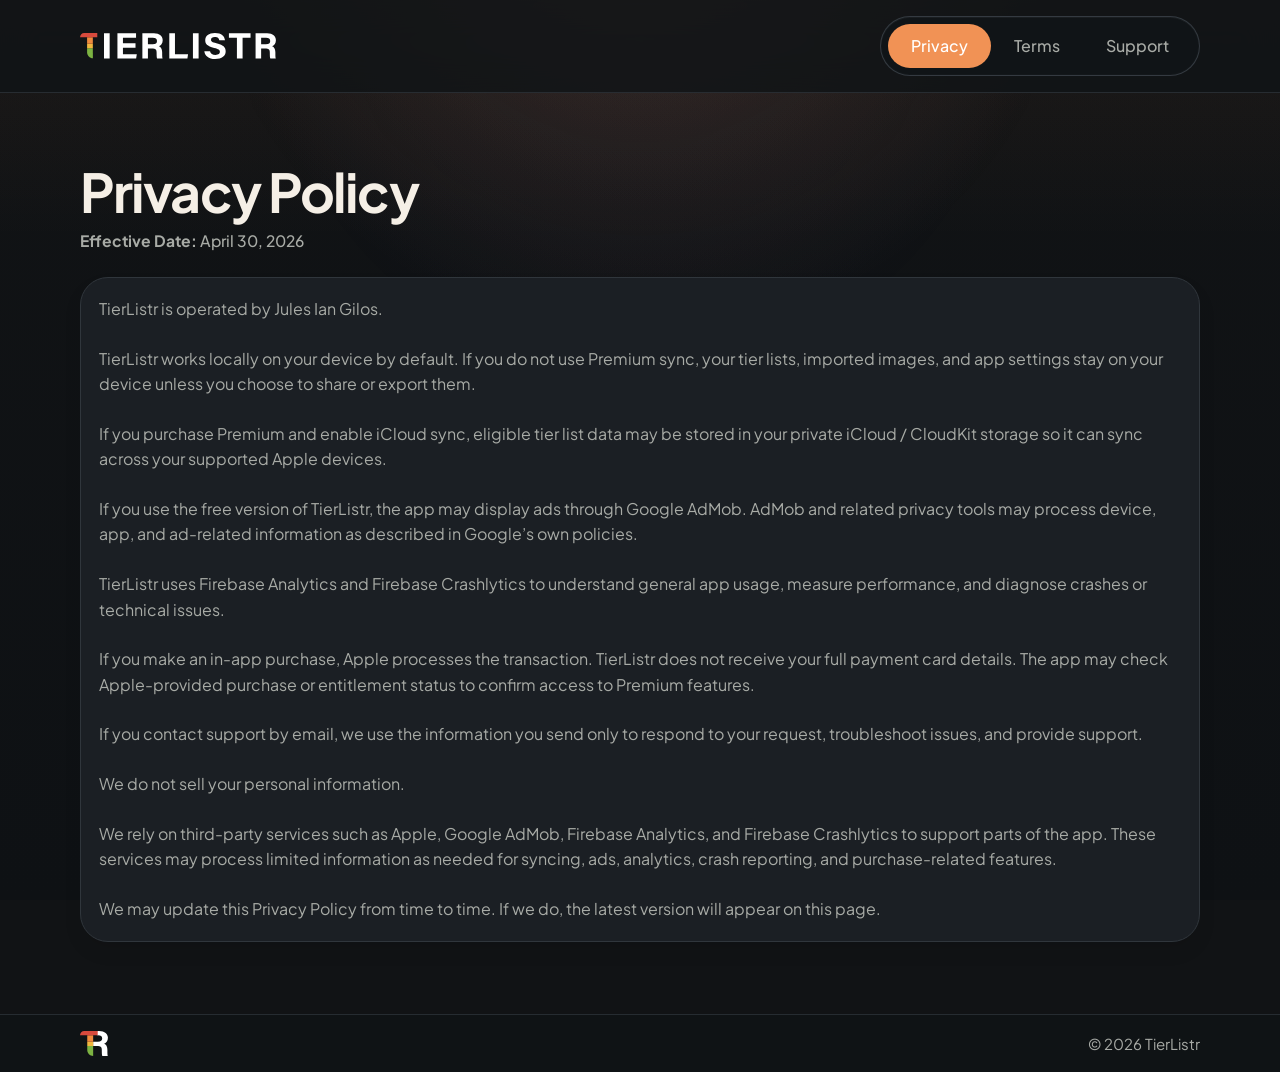
==== privacy/index.html @ b41fd18d "initial commit, move tierlistr page to dedicated account repo" ====
<!DOCTYPE html>
<html lang="en">
  <head>
    <meta charset="utf-8">
    <meta name="viewport" content="width=device-width, initial-scale=1">
    <title>TierListr Privacy Policy</title>
    <meta
      name="description"
      content="Privacy policy for TierListr, the iPhone app for creating and sharing tier lists."
    >
    <meta name="theme-color" content="#111315">
    <meta property="og:type" content="website">
    <meta property="og:site_name" content="TierListr">
    <meta property="og:title" content="TierListr Privacy Policy">
    <meta
      property="og:description"
      content="Privacy policy for TierListr, the iPhone app for creating and sharing tier lists."
    >
    <meta property="og:url" content="https://julesian.github.io/TierListr-Web/privacy/">
    <meta property="og:image" content="https://julesian.github.io/TierListr-Web/assets/images/app/img_og_thumbnail.png">
    <meta property="og:image:secure_url" content="https://julesian.github.io/TierListr-Web/assets/images/app/img_og_thumbnail.png">
    <meta property="og:image:type" content="image/png">
    <meta property="og:image:width" content="1200">
    <meta property="og:image:height" content="630">
    <meta
      property="og:image:alt"
      content="TierListr preview showing polished tier-list screens on iPhone."
    >
    <meta name="twitter:card" content="summary_large_image">
    <meta name="twitter:title" content="TierListr Privacy Policy">
    <meta
      name="twitter:description"
      content="Privacy policy for TierListr, the iPhone app for creating and sharing tier lists."
    >
    <meta name="twitter:image" content="https://julesian.github.io/TierListr-Web/assets/images/app/img_og_thumbnail.png">
    <link rel="preconnect" href="https://fonts.googleapis.com">
    <link rel="preconnect" href="https://fonts.gstatic.com" crossorigin>
    <link
      href="https://fonts.googleapis.com/css2?family=Plus+Jakarta+Sans:wght@400;500;600;700;800&display=swap"
      rel="stylesheet"
    >
    <link rel="icon" href="../assets/images/favicon-light.svg" media="(prefers-color-scheme: light)" type="image/svg+xml">
    <link rel="icon" href="../assets/images/favicon-dark.svg" media="(prefers-color-scheme: dark)" type="image/svg+xml">
    <link rel="icon" href="../assets/images/favicon.svg" type="image/svg+xml">
    <link rel="stylesheet" href="../assets/css/styles.css">
    <script src="../assets/js/site-header.js" defer></script>
  </head>
  <body>
    <div class="page-glow" aria-hidden="true"></div>
    <header class="site-header">
      <div class="wrap header-shell">
        <a class="brand" href="../" aria-label="TierListr home">
          <img
            class="brand-lockup"
            src="../assets/brand/icon_logo_text_light.svg"
            alt="TierListr"
          >
        </a>
        <nav class="site-nav" aria-label="Primary navigation">
          <a href="./" aria-current="page">Privacy</a>
          <a href="../terms/">Terms</a>
          <a href="../support/">Support</a>
        </nav>
      </div>
    </header>

    <main class="section content-page">
      <div class="wrap content-page-shell">
        <header class="content-page-header">
          <h1 class="content-page-title">Privacy Policy</h1>
          <p class="content-page-meta"><strong>Effective Date:</strong> April 30, 2026</p>
        </header>

        <div class="content-card-stack">
          <section class="content-card">
            <div class="content-card-copy">
              <p class="content-card-body">TierListr is operated by Jules Ian Gilos.</p>
              <p class="content-card-body">
                TierListr works locally on your device by default. If you do not use Premium sync,
                your tier lists, imported images, and app settings stay on your device unless you
                choose to share or export them.
              </p>
              <p class="content-card-body">
                If you purchase Premium and enable iCloud sync, eligible tier list data may be
                stored in your private iCloud / CloudKit storage so it can sync across your
                supported Apple devices.
              </p>
              <p class="content-card-body">
                If you use the free version of TierListr, the app may display ads through Google
                AdMob. AdMob and related privacy tools may process device, app, and ad-related
                information as described in Google’s own policies.
              </p>
              <p class="content-card-body">
                TierListr uses Firebase Analytics and Firebase Crashlytics to understand general app
                usage, measure performance, and diagnose crashes or technical issues.
              </p>
              <p class="content-card-body">
                If you make an in-app purchase, Apple processes the transaction. TierListr does not
                receive your full payment card details. The app may check Apple-provided purchase
                or entitlement status to confirm access to Premium features.
              </p>
              <p class="content-card-body">
                If you contact support by email, we use the information you send only to respond to
                your request, troubleshoot issues, and provide support.
              </p>
              <p class="content-card-body">We do not sell your personal information.</p>
              <p class="content-card-body">
                We rely on third-party services such as Apple, Google AdMob, Firebase Analytics,
                and Firebase Crashlytics to support parts of the app. These services may process
                limited information as needed for syncing, ads, analytics, crash reporting, and
                purchase-related features.
              </p>
              <p class="content-card-body">
                We may update this Privacy Policy from time to time. If we do, the latest version
                will appear on this page.
              </p>
            </div>
          </section>
        </div>
      </div>
    </main>

    <footer class="site-footer">
      <div class="wrap footer-shell">
        <div class="footer-signoff">
          <a class="footer-brand" href="../" aria-label="TierListr home">
            <img
              class="footer-lockup"
              src="../assets/brand/icon_logo_light.svg"
              alt="TierListr"
            >
          </a>
          <span class="footer-meta">© 2026 TierListr</span>
        </div>
      </div>
    </footer>
  </body>
</html>
---- assets/css/styles.css ----
:root {
  color-scheme: dark;

  /* Brand palette */
  --color-bg: #111315;
  --color-bg-deep: #0e1114;
  --color-surface: #191d21;
  --color-surface-elevated: #222930;
  --color-fill-strong: #1e252c;
  --color-border: #30363c;
  --color-bottom-bar-background: #101417;
  --color-bottom-bar-border: #2e353b;
  --color-text: #f5efe6;
  --color-text-muted: #a8aba6;
  --color-primary: #f19255;
  --color-destructive: #d94a3d;
  --color-success: #7cb342;
  --color-premium: #4f6bed;

  /* Tier palette */
  --tier-s: #d94a3d;
  --tier-a: #f08a3e;
  --tier-b: #f3b73f;
  --tier-c: #7cb342;
  --tier-d: #4a90a4;
  --tier-e: #4f6bed;
  --tier-f: #8067c4;
  --tier-unranked: #59605a;

  /* Layout */
  --page-gutter: 20px;
  --content-max-width: 1120px;
  --hero-max-width: 1200px;
  --header-offset: 0px;
  --section-gap: 56px;
  --card-gap: 20px;

  /* Spacing */
  --space-1: 8px;
  --space-2: 10px;
  --space-3: 12px;
  --space-4: 16px;
  --space-5: 20px;
  --space-6: 24px;
  --space-7: 28px;
  --space-8: 40px;

  /* Radii */
  --radius-card: 28px;
  --radius-button: 26px;
  --radius-badge: 18px;
  --radius-chip: 18px;
  --radius-tile: 14px;
  --radius-nav: 22px;
  --radius-mini-outer: 8px;
  --radius-mini-inner: 6px;

  /* Shadows */
  --shadow-card: 0 10px 18px rgba(0, 0, 0, 0.08);
  --shadow-card-elevated: 0 10px 18px rgba(0, 0, 0, 0.14);
  --shadow-bottom-bar: 0 12px 22px rgba(0, 0, 0, 0.18);
  --shadow-cta: 0 12px 22px rgba(241, 146, 85, 0.18);

  /* Controls */
  --button-height: 52px;
  --nav-height: 44px;
  --row-height-mobile: 104px;
  --row-height-desktop: 112px;
  --row-badge-width-mobile: 76px;
  --row-badge-width-desktop: 84px;
  --feature-story-media-width: clamp(17.85rem, 32.9vw, 21.98rem);
  --feature-story-media-width-mobile: clamp(15.12rem, 71.4vw, 19.18rem);
}

*,
*::before,
*::after {
  box-sizing: border-box;
}

html {
  scroll-behavior: smooth;
  background: var(--color-bg);
}

body {
  position: relative;
  isolation: isolate;
  margin: 0;
  min-width: 320px;
  background: transparent;
  color: var(--color-text);
  font-family: "Plus Jakarta Sans", -apple-system, BlinkMacSystemFont, "Avenir Next", "Avenir", "Helvetica Neue", "Segoe UI", sans-serif;
  line-height: 1.55;
  text-rendering: optimizeLegibility;
}

body::before {
  content: "";
  position: fixed;
  inset: 0;
  z-index: -1;
  pointer-events: none;
  background:
    linear-gradient(180deg, rgba(241, 146, 85, 0.06) 0%, rgba(241, 146, 85, 0) 240px),
    linear-gradient(180deg, var(--color-bg) 0%, var(--color-bg-deep) 100%);
}

img {
  display: block;
  max-width: 100%;
}

a {
  color: inherit;
  text-decoration: none;
}

code {
  font-family: "SFMono-Regular", "Menlo", "Consolas", monospace;
  font-size: 0.92em;
}

.page-glow {
  position: fixed;
  inset: 0;
  pointer-events: none;
  background:
    radial-gradient(circle at 50% -12%, rgba(241, 146, 85, 0.18), transparent 28rem),
    radial-gradient(circle at 50% 0%, rgba(79, 107, 237, 0.06), transparent 26rem);
  opacity: 0.8;
}

.wrap {
  width: min(calc(100% - (var(--page-gutter) * 2)), var(--content-max-width));
  margin: 0 auto;
}

.hero-wrap {
  width: min(calc(100% - (var(--page-gutter) * 2)), var(--hero-max-width));
}

.section {
  position: relative;
  padding: var(--section-gap) 0;
}

.site-header {
  position: fixed;
  inset: 0 0 auto 0;
  z-index: 20;
  background: rgba(16, 20, 23, 0.82);
  border-bottom: 1px solid rgba(48, 54, 60, 0.72);
  backdrop-filter: blur(18px);
  -webkit-backdrop-filter: blur(18px);
}

.site-header + main {
  margin-top: var(--header-offset);
}

.header-shell,
.footer-shell {
  display: flex;
  align-items: center;
  justify-content: space-between;
  gap: var(--space-4);
  padding: 16px 0;
}

.brand {
  display: inline-flex;
  align-items: center;
  min-width: 0;
}

.brand-lockup {
  width: clamp(154px, 20vw, 196px);
  height: auto;
}

.segmented-control,
.site-nav {
  display: inline-flex;
  align-items: center;
  flex-wrap: wrap;
  gap: 0;
  padding: 7px;
  border-radius: 32px;
  background: var(--color-bottom-bar-background);
  border: 1px solid rgba(58, 64, 71, 0.88);
  box-shadow:
    inset 0 1px 0 rgba(255, 255, 255, 0.03),
    inset 0 0 0 1px rgba(255, 255, 255, 0.012);
}

.segmented-control-item,
.site-nav a {
  display: inline-flex;
  align-items: center;
  justify-content: center;
  height: var(--nav-height);
  padding: 0 22px;
  border-radius: 22px;
  border: 1px solid transparent;
  color: var(--color-text-muted);
  font-weight: 500;
  line-height: 1;
  background: transparent;
  box-shadow: inset 0 0 0 1px transparent;
  transition: background-color 180ms ease, color 180ms ease, border-color 180ms ease,
    box-shadow 180ms ease, transform 180ms ease;
}

.segmented-control-item:hover,
.site-nav a:hover {
  color: var(--color-text);
  background: transparent;
  border-color: transparent;
  box-shadow: inset 0 0 0 1px transparent;
  transform: none;
}

.segmented-control-item[aria-current="page"],
.site-nav a[aria-current="page"] {
  color: #ffffff;
  background: var(--color-primary);
  border-color: transparent;
  box-shadow: none;
}

.segmented-control-item[aria-current="page"]:hover,
.site-nav a[aria-current="page"]:hover {
  color: #ffffff;
  background: var(--color-primary);
}

.hero {
  position: relative;
  overflow: hidden;
  margin-top: calc(var(--header-offset) * -1);
  padding-top: calc(var(--header-offset) + 48px);
}

.hero-grid,
.split-grid,
.app-language-grid {
  display: grid;
  align-items: center;
  gap: var(--card-gap);
}

.hero-copy {
  position: relative;
  z-index: 1;
  display: grid;
  align-content: start;
  gap: 16px;
  max-width: 31rem;
}

.hero-wrap {
  position: relative;
  z-index: 1;
  min-height: clamp(28rem, 62vw, 42rem);
}

.hero-backdrop {
  position: absolute;
  inset: 0;
  pointer-events: none;
}

.hero-backdrop::before {
  content: "";
  position: absolute;
  inset: 0;
  z-index: 1;
  background:
    linear-gradient(180deg, rgba(17, 19, 21, 0) 0%, rgba(17, 19, 21, 0) 62%,
    rgba(17, 19, 21, 0.54) 82%, var(--color-bg-deep) 100%),
    linear-gradient(90deg, var(--color-bg) 0%, rgba(17, 19, 21, 0.96) 22%,
    rgba(17, 19, 21, 0.72) 46%, rgba(17, 19, 21, 0.28) 72%, rgba(17, 19, 21, 0) 100%);
}

.hero-backdrop img {
  position: absolute;
  top: 0;
  right: 0;
  height: 100%;
  width: min(74vw, 980px);
  object-fit: cover;
  object-position: right center;
  opacity: 0.92;
}

.hero-copy h1,
.section-heading h2,
.legal-heading h1,
.error-card h1 {
  margin: 0;
  font-size: clamp(2.7rem, 7vw, 4.9rem);
  line-height: 0.98;
  letter-spacing: -0.045em;
}

.section-heading {
  margin-bottom: 24px;
}

.hero-copy h1 {
  max-width: 12ch;
  margin-bottom: 16px;
}

.hero-title-block {
  display: grid;
  justify-items: start;
  gap: 10px;
  width: max-content;
  max-width: 100%;
}

.hero-line,
.hero-rotator {
  font-size: clamp(3.2rem, 10vw, 5.95rem);
  font-weight: 900;
  font-family: -apple-system, BlinkMacSystemFont, "Avenir Next", "Helvetica Neue", sans-serif;
  letter-spacing: 0;
  font-kerning: none;
  font-variant-ligatures: none;
  font-feature-settings: "kern" 0, "liga" 0, "calt" 0;
  text-transform: uppercase;
}

.hero-line {
  display: flex;
  align-items: flex-start;
  gap: 0.085em;
  color: var(--color-text);
  line-height: 0.9;
}

.hero-rotator {
  position: relative;
  height: 1em;
  min-width: 8.9ch;
  overflow: hidden;
}

.hero-rotator-track {
  display: flex;
  flex-direction: column;
  will-change: transform;
}

.hero-word {
  display: flex;
  align-items: center;
  gap: 0.085em;
  height: 1em;
  line-height: 1;
  white-space: nowrap;
}

.hero-word-s { color: var(--tier-s); }
.hero-word-a { color: var(--tier-a); }
.hero-word-b { color: var(--tier-b); }
.hero-word-c { color: var(--tier-c); }
.hero-word-d { color: var(--tier-d); }
.hero-word-e { color: var(--tier-e); }
.hero-word-f { color: var(--tier-f); }
.hero-word-premium { color: var(--color-primary); }

.section-heading h2,
.legal-heading h1 {
  font-size: clamp(2rem, 5vw, 3.45rem);
  margin-bottom: 12px;
}

.eyebrow,
.app-meta {
  margin: 0;
  color: var(--color-primary);
  font-size: 0.8rem;
  font-weight: 700;
  letter-spacing: 0.12em;
  text-transform: uppercase;
}

.eyebrow {
  margin-bottom: 12px;
}

.hero-wordmark {
  width: clamp(220px, 36vw, 340px);
  height: auto;
  margin-bottom: 24px;
}

.visually-hidden {
  position: absolute;
  width: 1px;
  height: 1px;
  padding: 0;
  margin: -1px;
  overflow: hidden;
  clip: rect(0, 0, 0, 0);
  white-space: nowrap;
  border: 0;
}

.lede,
.section-heading p,
.legal-heading p,
.error-card p {
  margin: 0;
  max-width: 40rem;
  color: var(--color-text-muted);
  font-size: clamp(1.05rem, 2vw, 1.18rem);
}

.microcopy,
.asset-note {
  margin: 0;
  color: var(--color-text-muted);
  font-size: 0.94rem;
}

.asset-note code {
  display: inline-block;
  padding: 4px 8px;
  border-radius: 14px;
  border: 1px solid var(--color-border);
  background: var(--color-fill-strong);
  color: var(--color-text);
}

.hero-actions {
  display: flex;
  flex-wrap: wrap;
  gap: 12px;
  margin: 8px 0 0;
}

.hero-glyph {
  display: block;
  line-height: 0.9;
}

.button {
  display: inline-flex;
  align-items: center;
  justify-content: center;
  min-height: var(--button-height);
  padding: 0 18px;
  border-radius: var(--radius-button);
  border: 1px solid var(--color-border);
  font-weight: 700;
  transition: transform 180ms ease, box-shadow 180ms ease, background-color 180ms ease,
    border-color 180ms ease;
}

.button:hover {
  transform: translateY(-1px);
}

.button-primary {
  background: var(--color-primary);
  color: #ffffff;
  border-color: rgba(241, 146, 85, 0.85);
  box-shadow: var(--shadow-cta);
}

.button-primary:hover {
  box-shadow: 0 14px 24px rgba(241, 146, 85, 0.22);
}

.button-secondary {
  background: transparent;
  color: var(--color-text);
}

.button-secondary:hover {
  background: var(--color-surface);
  border-color: var(--color-bottom-bar-border);
}

.chip-row,
.topic-cloud,
.stage-chip-row,
.story-metrics {
  display: flex;
  flex-wrap: wrap;
  gap: 10px;
}

.chip,
.topic-cloud span,
.stage-chip,
.story-metrics span {
  display: inline-flex;
  align-items: center;
  min-height: 36px;
  padding: 0 14px;
  border-radius: var(--radius-chip);
  border: 1px solid var(--color-border);
  background: rgba(25, 29, 33, 0.88);
  color: var(--color-text-muted);
}

.stage-chip {
  min-height: 32px;
  font-size: 0.86rem;
}

.stage-chip-accent {
  background: rgba(241, 146, 85, 0.12);
  border-color: rgba(241, 146, 85, 0.32);
  color: var(--color-text);
}

.card {
  border: 1px solid var(--color-border);
  border-radius: var(--radius-card);
  background: var(--color-surface);
  padding: 20px;
  box-shadow: var(--shadow-card);
}

.elevated {
  background: var(--color-surface-elevated);
  box-shadow: var(--shadow-card-elevated);
}

.media-wide-frame,
.device-frame {
  position: relative;
  overflow: hidden;
  border-radius: var(--radius-card);
  border: 1px solid var(--color-border);
  background: var(--color-fill-strong);
}

.media-wide-frame img {
  width: 100%;
  border-radius: 20px;
}

.tier-preview-bar {
  display: inline-flex;
  align-items: center;
  width: 124px;
  min-width: 124px;
  height: 20px;
  padding: 3px;
  gap: 2px;
  border-radius: var(--radius-mini-outer);
  border: 1px solid rgba(48, 54, 60, 0.92);
  background: rgba(25, 29, 33, 0.88);
}

.tier-segment {
  flex: 1;
  height: 100%;
  border-radius: var(--radius-mini-inner);
}

.tier-s {
  background: var(--tier-s);
  color: #ffffff;
}

.tier-a {
  background: var(--tier-a);
  color: #ffffff;
}

.tier-b {
  background: var(--tier-b);
  color: #ffffff;
}

.tier-c {
  background: var(--tier-c);
  color: #ffffff;
}

.tier-d {
  background: var(--tier-d);
  color: #ffffff;
}

.tier-e {
  background: var(--tier-e);
  color: #ffffff;
}

.tier-f {
  background: var(--tier-f);
  color: #ffffff;
}

.tier-premium {
  background: var(--color-premium);
}

.app-language-grid {
  align-items: start;
}

.tier-board,
.story-card,
.prose-card,
.topic-card,
.media-wide-card,
.feature-card,
.notice-card,
.legal-section,
.error-card {
  position: relative;
  overflow: hidden;
}

.story-card,
.topic-card,
.notice-card {
  background: var(--color-surface-elevated);
}

.story-card h2,
.prose-card h2,
.topic-card h2,
.legal-section h2,
.feature-card h3,
.media-wide-card h3,
.device-card h3,
.notice-card h2 {
  margin: 0 0 10px;
  font-size: 1.25rem;
  line-height: 1.15;
}

.story-card p,
.prose-card p,
.topic-card p,
.feature-card p,
.media-wide-card p,
.device-card p,
.legal-section p,
.notice-card p {
  margin: 0;
  color: var(--color-text-muted);
}

.story-card p + p,
.prose-card p + p,
.topic-card p + p,
.legal-section p + p,
.notice-card p + p,
.device-card p + p {
  margin-top: 12px;
}

.tier-stack {
  display: grid;
  gap: 10px;
}

.tier-row {
  display: grid;
  grid-template-columns: var(--row-badge-width-mobile) minmax(0, 1fr);
  min-height: var(--row-height-mobile);
  border-radius: var(--radius-card);
  overflow: hidden;
  border: 1px solid var(--color-border);
  background: var(--color-surface);
  box-shadow: var(--shadow-card);
}

.tier-row-badge {
  display: grid;
  place-items: center;
  font-size: 1.25rem;
  font-weight: 900;
  letter-spacing: -0.03em;
}

.tier-row-body {
  display: flex;
  align-items: center;
  flex-wrap: wrap;
  gap: 10px;
  padding: 12px 16px;
  min-width: 0;
}

.tier-slot {
  display: inline-block;
  width: 68px;
  height: 68px;
  border-radius: var(--radius-tile);
  border: 1px solid rgba(48, 54, 60, 0.88);
  background: rgba(255, 255, 255, 0.06);
  box-shadow: inset 0 0 0 1px rgba(255, 255, 255, 0.03);
}

.slot-s { background: linear-gradient(180deg, #e04a3d 0%, #d94a3d 100%); }
.slot-s-muted { background: rgba(217, 74, 61, 0.55); }
.slot-s-deep { background: rgba(217, 74, 61, 0.22); }
.slot-a { background: linear-gradient(180deg, #f7923f 0%, #f08a3e 100%); }
.slot-a-muted { background: rgba(240, 138, 62, 0.56); }
.slot-a-deep { background: rgba(240, 138, 62, 0.2); }
.slot-b { background: linear-gradient(180deg, #f8c34f 0%, #f3b73f 100%); }
.slot-b-muted { background: rgba(243, 183, 63, 0.54); }
.slot-c { background: linear-gradient(180deg, #89bf47 0%, #7cb342 100%); }
.slot-c-muted { background: rgba(124, 179, 66, 0.48); }

.tier-row-label {
  margin-left: auto;
  color: var(--color-text-muted);
  font-size: 0.94rem;
  white-space: nowrap;
}

.media-layout,
.media-grid,
.feature-grid {
  display: grid;
  gap: var(--card-gap);
}

.media-wide-card {
  display: grid;
  gap: 16px;
}

.media-wide-frame {
  padding: 12px;
}

.media-card-copy {
  display: grid;
  gap: 10px;
}

.device-card {
  display: flex;
  flex-direction: column;
  gap: 12px;
}

.device-frame {
  padding: 10px;
}

.device-frame::before {
  content: "";
  position: absolute;
  left: 50%;
  top: 10px;
  width: 34%;
  height: 6px;
  transform: translateX(-50%);
  border-radius: 999px;
  background: rgba(255, 255, 255, 0.12);
}

.device-frame img {
  width: 100%;
  border-radius: 20px;
}

.feature-card {
  display: grid;
  gap: 16px;
}

.feature-bar {
  margin-bottom: 4px;
}

.tone-section {
  padding-top: 0;
}

.hero-floating-note-section {
  position: relative;
  z-index: 2;
  padding-top: clamp(10px, 2vw, 20px);
  padding-bottom: clamp(24px, 4vw, 40px);
}

.hero-floating-note {
  position: relative;
  z-index: 2;
  max-width: 28rem;
  margin: 0 auto;
  padding-block: clamp(16px, 3vw, 28px);
  text-align: center;
}

.hero-floating-note-section-end {
  padding-top: clamp(18px, 3vw, 30px);
  padding-bottom: clamp(56px, 8vw, 92px);
}

.hero-floating-note .feature-panel-title {
  font-size: clamp(1.7rem, 4vw, 2.45rem);
}

.feature-intro-section {
  padding-top: 0;
}

.feature-story-section {
  padding-top: 0;
}

.feature-intro-panel,
.feature-story-panel {
  position: relative;
}

.feature-intro-panel {
  display: flex;
  align-items: flex-end;
  min-height: clamp(21rem, 44vw, 29rem);
  padding: clamp(22px, 3vw, 32px);
  overflow: hidden;
  background:
    linear-gradient(180deg, rgba(255, 255, 255, 0.018), rgba(255, 255, 255, 0)),
    var(--color-surface-elevated);
}

.feature-intro-panel::after {
  content: "";
  position: absolute;
  inset: 0;
  background:
    linear-gradient(90deg, rgba(17, 19, 21, 0.94) 0%, rgba(17, 19, 21, 0.84) 38%,
    rgba(17, 19, 21, 0.56) 68%, rgba(17, 19, 21, 0.18) 100%);
  pointer-events: none;
}

.feature-intro-art {
  position: absolute;
  inset: 0;
  overflow: hidden;
  opacity: 0.28;
}

.feature-intro-art img,
[data-parallax] img {
  width: 100%;
  height: 100%;
  object-fit: cover;
  object-position: center;
  transform: translate3d(0, var(--parallax-shift, 0px), 0) scale(1.02);
  will-change: transform;
}

.feature-panel-copy {
  position: relative;
  z-index: 1;
  display: grid;
  gap: 10px;
  max-width: 36rem;
}

.feature-panel-title {
  margin: 0;
  color: var(--color-text);
  font-size: clamp(2rem, 5vw, 3.35rem);
  font-weight: 800;
  line-height: 0.98;
  letter-spacing: -0.04em;
}

.feature-panel-body {
  margin: 0;
  max-width: 38rem;
  color: var(--color-text-muted);
  font-size: clamp(1.02rem, 1.7vw, 1.16rem);
  line-height: 1.6;
}

.feature-story-panel {
  display: grid;
  gap: clamp(24px, 4vw, 44px);
  align-items: center;
  min-height: clamp(15rem, 22vw, 18.5rem);
  padding: clamp(24px, 3vw, 32px);
  overflow: visible;
  background:
    linear-gradient(180deg, rgba(255, 255, 255, 0.015), rgba(255, 255, 255, 0)),
    var(--color-surface);
}

.feature-panel-media {
  position: relative;
  display: flex;
  width: var(--feature-story-media-width);
  max-width: 100%;
  justify-self: center;
  align-self: center;
  overflow: visible;
  background: transparent;
  border: 0;
  border-radius: 0;
}

.feature-panel-media img {
  display: block;
  width: 100%;
  max-width: none;
  height: auto;
  border-radius: 0;
  object-fit: contain;
  transform: none;
  filter: none;
}

.motion-ready .reveal-sequence > *,
.motion-ready .reveal-surface {
  opacity: 0;
  transform: translate3d(0, 24px, 0);
}

.motion-ready .reveal-sequence > * {
  transition:
    opacity 520ms ease,
    transform 520ms cubic-bezier(0.2, 0.8, 0.2, 1);
}

.motion-ready .reveal-surface {
  transition:
    opacity 620ms ease,
    transform 620ms cubic-bezier(0.2, 0.8, 0.2, 1);
}

.motion-ready .reveal-sequence.is-visible > *,
.motion-ready .reveal-surface.is-visible {
  opacity: 1;
  transform: translate3d(0, 0, 0);
}

.motion-ready .reveal-sequence.is-visible > :nth-child(1) {
  transition-delay: 0ms;
}

.motion-ready .reveal-sequence.is-visible > :nth-child(2) {
  transition-delay: 90ms;
}

.motion-ready .reveal-sequence.is-visible > :nth-child(3) {
  transition-delay: 180ms;
}

.topic-card h2 {
  max-width: 24rem;
}

.site-footer {
  border-top: 1px solid rgba(48, 54, 60, 0.72);
  background: rgba(16, 20, 23, 0.78);
}

.footer-signoff {
  display: flex;
  align-items: center;
  justify-content: space-between;
  width: 100%;
  gap: 16px;
}

.footer-brand {
  display: inline-flex;
  align-items: center;
  line-height: 0;
}

.footer-lockup {
  width: 28px;
  height: auto;
}

.footer-meta {
  color: var(--color-text-muted);
  font-size: 0.94rem;
  line-height: 1;
  white-space: nowrap;
}

.content-page-shell {
  display: grid;
  gap: 24px;
}

.content-page-header {
  display: grid;
  gap: 10px;
  max-width: 52rem;
}

.content-page-title {
  margin: 0;
  color: var(--color-text);
  font-size: clamp(2rem, 5vw, 3.35rem);
  font-weight: 700;
  line-height: 1;
  letter-spacing: -0.035em;
}

.content-page-lead,
.content-page-meta {
  margin: 0;
  color: var(--color-text-muted);
  max-width: 46rem;
}

.content-page-lead {
  font-size: clamp(1.02rem, 1.6vw, 1.18rem);
  font-weight: 400;
  line-height: 1.65;
}

.content-page-meta {
  font-size: 0.98rem;
  font-weight: 500;
}

.content-card-stack {
  display: grid;
  gap: 18px;
}

.content-card {
  border: 1px solid var(--color-border);
  border-radius: var(--radius-card);
  background: #1b1f24;
  padding: 18px 18px 20px;
  box-shadow: var(--shadow-card);
}

.content-card-title {
  margin: 0 0 10px;
  color: var(--color-text);
  font-size: 1.18rem;
  font-weight: 650;
  line-height: 1.2;
}

.content-card-body {
  margin: 0;
  color: var(--color-text-muted);
  font-size: 1rem;
  font-weight: 400;
  line-height: 1.6;
}

.content-card-body + .content-card-body {
  margin-top: 12px;
}

.content-card-copy {
  display: grid;
  gap: 12px;
}

.content-card-subsection {
  display: grid;
  gap: 8px;
}

.content-card-subsection + .content-card-subsection {
  margin-top: 14px;
  padding-top: 14px;
  border-top: 1px solid rgba(255, 255, 255, 0.04);
}

.content-card-subtitle {
  margin: 0;
  color: var(--color-text);
  font-size: 1rem;
  font-weight: 600;
  line-height: 1.3;
}

.content-card-subtitle + .content-card-body,
.content-card-subtitle + .content-card-list,
.content-card-body + .content-card-list,
.content-card-list + .content-card-body {
  margin-top: 10px;
}

.content-card-list {
  margin: 0;
  padding-left: 1.2rem;
  color: var(--color-text-muted);
  font-weight: 400;
  line-height: 1.6;
}

.content-card-list li + li {
  margin-top: 8px;
}

.content-page-shell a {
  color: #ffd8bb;
  text-decoration: underline;
  text-decoration-color: rgba(241, 146, 85, 0.42);
  text-decoration-thickness: 0.08em;
  text-underline-offset: 0.18em;
}

.content-page-shell a:hover {
  color: var(--color-text);
}

.notice-card {
  border-color: rgba(241, 146, 85, 0.3);
  background:
    linear-gradient(180deg, rgba(241, 146, 85, 0.08), rgba(241, 146, 85, 0.02)),
    var(--color-surface-elevated);
}

.support-email {
  margin: 0;
}

.support-email a {
  font-size: 1.1rem;
  color: var(--color-text);
}

.error-shell {
  min-height: calc(100svh - (var(--section-gap) * 2));
  display: grid;
  align-items: center;
}

.error-card {
  display: grid;
  justify-items: center;
  gap: 20px;
  max-width: 40rem;
  margin: 0 auto;
  padding: 24px 20px;
  text-align: center;
  background: var(--color-surface-elevated);
}

.error-card .eyebrow {
  margin-bottom: 0;
}

.error-card h1 {
  max-width: 10.5ch;
  margin: 0 auto;
  font-size: clamp(2.5rem, 6vw, 4.5rem);
}

.error-card p:not(.eyebrow) {
  max-width: 33rem;
  line-height: 1.6;
}

.error-card .hero-actions {
  justify-content: center;
  margin-top: 0;
}

@media (min-width: 48rem) {
  :root {
    --page-gutter: 28px;
  }

  .hero-grid {
    grid-template-columns: minmax(0, 1fr);
    align-items: center;
  }

  .hero-wrap {
    min-height: clamp(32rem, 44vw, 43rem);
  }

  .hero-backdrop img {
    width: min(68vw, 980px);
  }

  .app-language-grid,
  .split-grid,
  .media-wide-card {
    grid-template-columns: repeat(2, minmax(0, 1fr));
  }

  .media-grid {
    grid-template-columns: repeat(3, minmax(0, 1fr));
  }

  .feature-grid {
    grid-template-columns: repeat(2, minmax(0, 1fr));
  }

  .feature-story-panel {
    grid-template-columns: minmax(0, 1fr) auto;
  }

  .feature-story-panel .feature-panel-media {
    justify-self: end;
  }

  .feature-story-panel-reverse .feature-panel-copy {
    order: 2;
  }

  .feature-story-panel-reverse {
    grid-template-columns: auto minmax(0, 1fr);
  }

  .feature-story-panel-reverse .feature-panel-media {
    order: 1;
    justify-self: start;
  }
}

@media (min-width: 72rem) {
  :root {
    --page-gutter: 40px;
    --section-gap: 72px;
    --card-gap: 24px;
  }

  .feature-grid {
    grid-template-columns: repeat(4, minmax(0, 1fr));
  }

  .tier-row {
    grid-template-columns: var(--row-badge-width-desktop) minmax(0, 1fr);
    min-height: var(--row-height-desktop);
  }
}

@media (max-width: 47.99rem) {
  .header-shell {
    justify-content: center;
    padding: 14px 0;
  }

  .footer-shell {
    flex-direction: column;
    align-items: flex-start;
  }

  .brand {
    justify-content: center;
    margin: 0 auto;
  }

  .brand-lockup {
    width: clamp(164px, 42vw, 206px);
  }

  .hero {
    padding-top: 24px;
    padding-bottom: 12px;
  }

  .hero-wrap {
    width: min(calc(100% - ((var(--page-gutter) + 8px) * 2)), var(--hero-max-width));
    min-height: 0;
    aspect-ratio: 1 / 1;
  }

  .hero-copy {
    align-self: stretch;
    align-content: center;
    max-width: 100%;
    padding-inline: 6px;
  }

  .hero-backdrop img {
    top: 28px;
    right: -18px;
    width: min(106vw, 640px);
    height: auto;
    max-height: none;
    opacity: 0.82;
  }

  .hero-backdrop::before {
    background:
      linear-gradient(180deg, rgba(17, 19, 21, 0) 0%, rgba(17, 19, 21, 0) 60%,
      rgba(17, 19, 21, 0.58) 82%, var(--color-bg-deep) 100%),
      linear-gradient(90deg, var(--color-bg) 0%, rgba(17, 19, 21, 0.98) 36%,
      rgba(17, 19, 21, 0.76) 58%, rgba(17, 19, 21, 0.34) 78%, rgba(17, 19, 21, 0.08) 100%);
  }

  .site-nav {
    position: fixed;
    top: calc(var(--header-offset) + 10px);
    left: 50%;
    z-index: 19;
    width: min(calc(100% - (var(--page-gutter) * 2)), 29rem);
    transform: translateX(-50%);
  }

  .site-nav a {
    flex: 1 1 0;
  }

  .site-header + main {
    margin-top: calc(var(--header-offset) + 84px);
  }

  .tier-row-label {
    margin-left: 0;
    width: 100%;
  }

  .feature-story-panel {
    min-height: clamp(15rem, 22vw, 18.5rem);
  }

  .feature-panel-media {
    width: var(--feature-story-media-width-mobile);
    justify-self: center;
  }

  .feature-panel-media img {
    margin-inline: auto;
  }
}

@media (prefers-reduced-motion: reduce) {
  html {
    scroll-behavior: auto;
  }

  *,
  *::before,
  *::after {
    transition: none !important;
  }
}
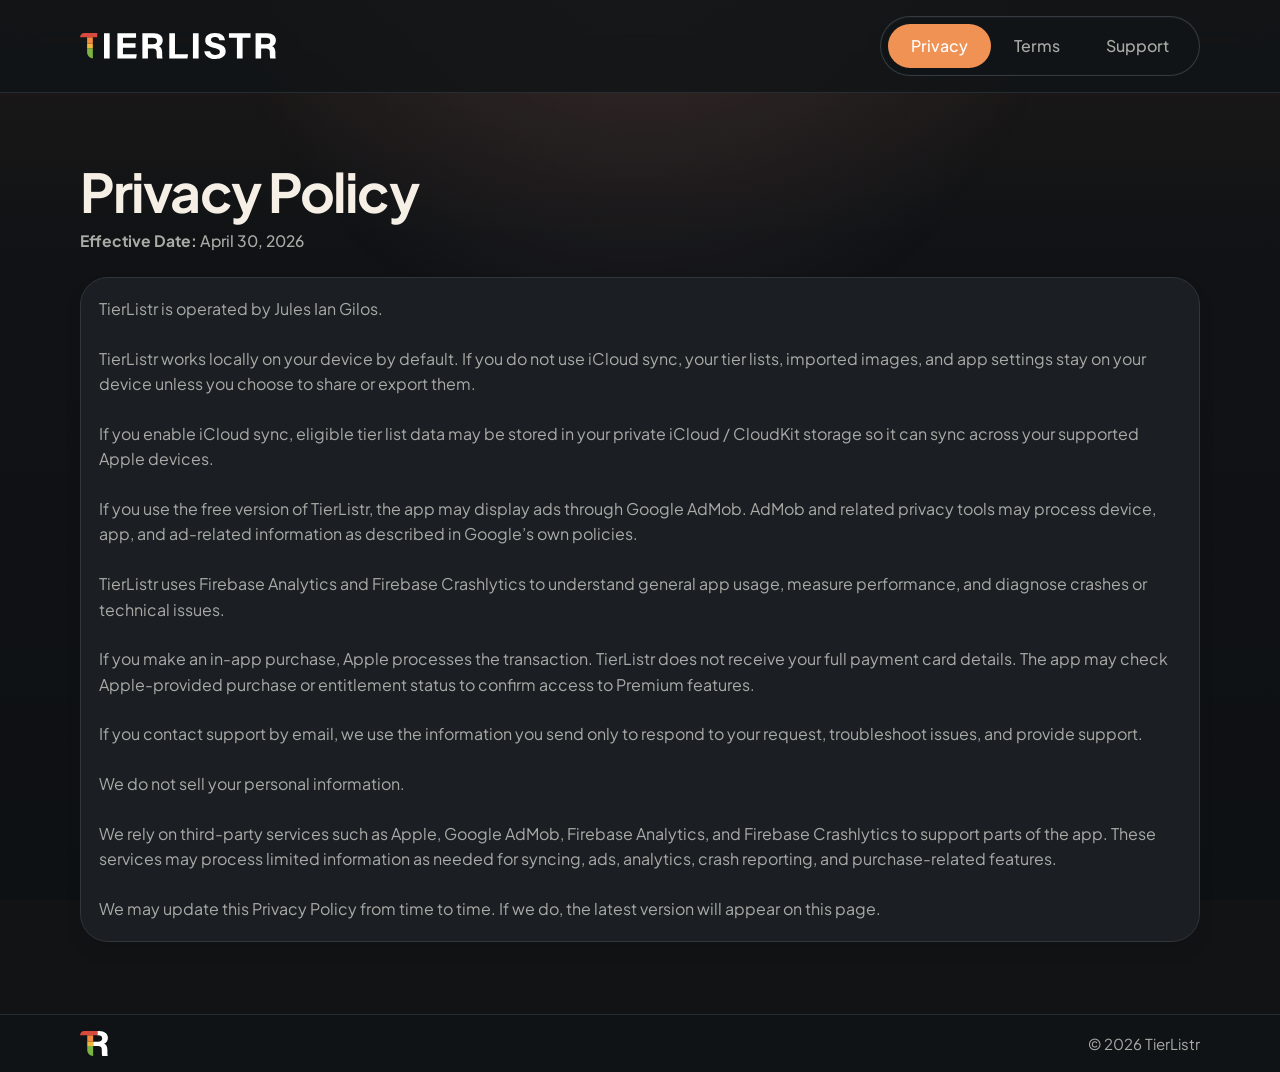
==== commit 4f7d150a: "update: premium inclusion changes" ====
--- a/privacy/index.html
+++ b/privacy/index.html
@@ -76,14 +76,13 @@
             <div class="content-card-copy">
               <p class="content-card-body">TierListr is operated by Jules Ian Gilos.</p>
               <p class="content-card-body">
-                TierListr works locally on your device by default. If you do not use Premium sync,
+                TierListr works locally on your device by default. If you do not use iCloud sync,
                 your tier lists, imported images, and app settings stay on your device unless you
                 choose to share or export them.
               </p>
               <p class="content-card-body">
-                If you purchase Premium and enable iCloud sync, eligible tier list data may be
-                stored in your private iCloud / CloudKit storage so it can sync across your
-                supported Apple devices.
+                If you enable iCloud sync, eligible tier list data may be stored in your private
+                iCloud / CloudKit storage so it can sync across your supported Apple devices.
               </p>
               <p class="content-card-body">
                 If you use the free version of TierListr, the app may display ads through Google
